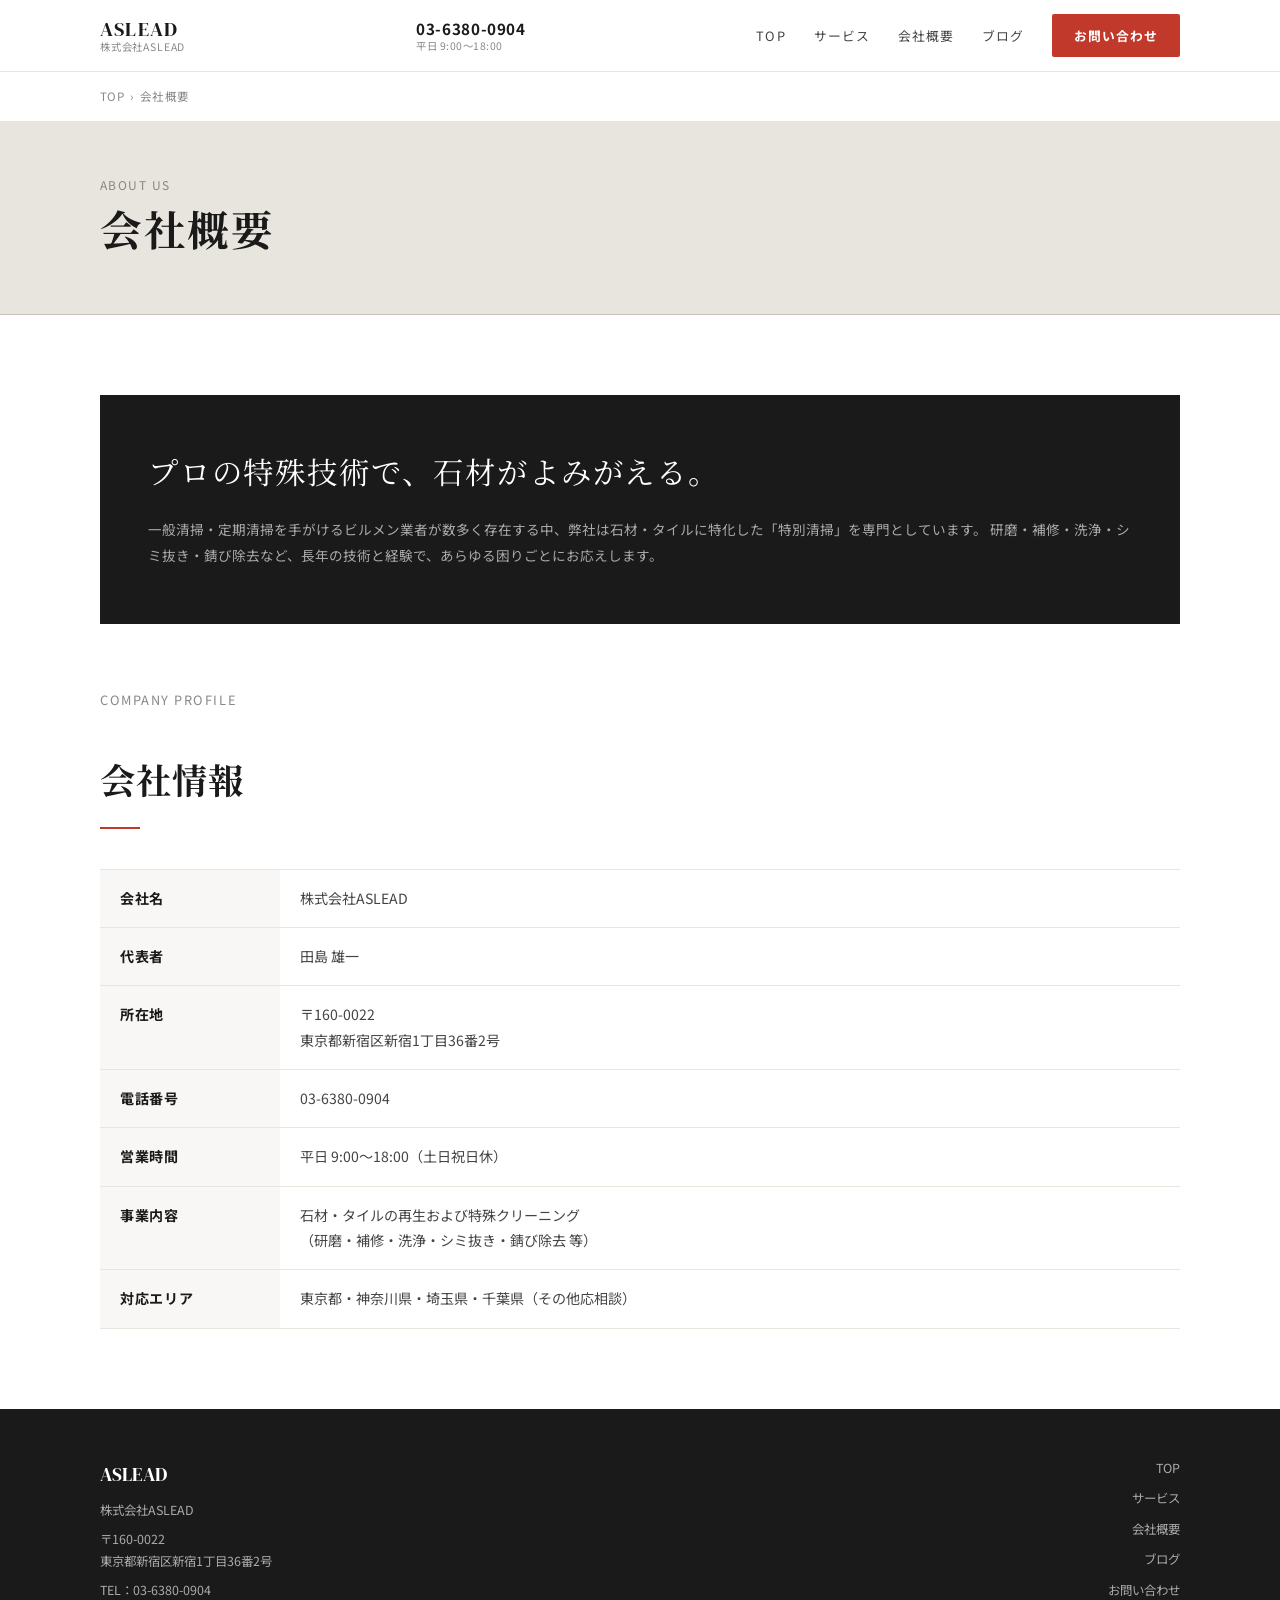
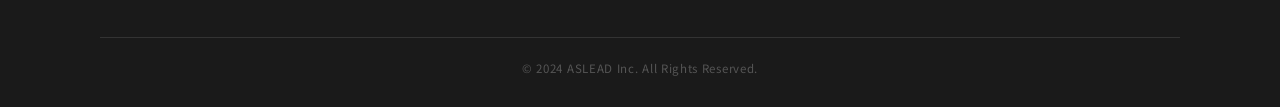
==== about/index.html @ fadba66c "Add files via upload" ====
<!DOCTYPE html>
<html lang="ja">
<head>
  <meta charset="UTF-8">
  <meta name="viewport" content="width=device-width, initial-scale=1.0">
  <title>会社概要｜株式会社ASLEAD</title>
  <meta name="description" content="株式会社ASLEADの会社概要。東京都新宿区を拠点とする石材・タイル専門クリーニング会社です。">
  <link rel="stylesheet" href="../style.css">
  <style>
    .about-table {
      width: 100%;
      border-collapse: collapse;
      font-size: .88rem;
    }

    .about-table th,
    .about-table td {
      padding: 16px 20px;
      border-bottom: 1px solid var(--stone);
      text-align: left;
      vertical-align: top;
      line-height: 1.8;
    }

    .about-table th {
      width: 180px;
      font-weight: 700;
      color: var(--ink);
      background: var(--bg);
      letter-spacing: .05em;
      white-space: nowrap;
    }

    .about-table td { color: var(--ink-mid); }

    .about-table tr:first-child th,
    .about-table tr:first-child td { border-top: 1px solid var(--stone); }

    .mission-box {
      background: var(--ink);
      color: var(--white);
      padding: 56px 48px;
      margin-bottom: 64px;
    }

    .mission-box blockquote {
      font-family: var(--serif);
      font-size: clamp(1.3rem, 3vw, 1.9rem);
      letter-spacing: .06em;
      line-height: 1.5;
      margin-bottom: 20px;
    }

    .mission-box p {
      font-size: .85rem;
      color: #aaa;
      line-height: 1.9;
    }

    @media (max-width: 600px) {
      .about-table th { width: 100px; }
      .mission-box { padding: 36px 24px; }
    }
  </style>
</head>
<body>

<header class="site-header">
  <div class="container">
    <a href="/" class="logo">
      <span class="logo-en">ASLEAD</span>
      <span class="logo-ja">株式会社ASLEAD</span>
    </a>
    <div class="header-tel">
      03-6380-0904
      <span>平日 9:00〜18:00</span>
    </div>
    <nav class="header-nav" id="nav">
      <a href="/">TOP</a>
      <a href="/#service">サービス</a>
      <a href="/about/">会社概要</a>
      <a href="/blog/">ブログ</a>
      <a href="/contact/" class="btn-contact">お問い合わせ</a>
    </nav>
    <button class="menu-toggle" id="menuBtn" aria-label="メニュー">
      <span></span><span></span><span></span>
    </button>
  </div>
</header>

<div class="breadcrumb">
  <div class="container">
    <a href="/">TOP</a><span>›</span>会社概要
  </div>
</div>

<div class="page-banner">
  <div class="container">
    <p class="page-sub">About Us</p>
    <h1>会社概要</h1>
  </div>
</div>

<section class="section" style="background: var(--white);">
  <div class="container">

    <div class="mission-box">
      <blockquote>プロの特殊技術で、石材がよみがえる。</blockquote>
      <p>
        一般清掃・定期清掃を手がけるビルメン業者が数多く存在する中、弊社は石材・タイルに特化した「特別清掃」を専門としています。
        研磨・補修・洗浄・シミ抜き・錆び除去など、長年の技術と経験で、あらゆる困りごとにお応えします。
      </p>
    </div>

    <p class="section-sub">Company Profile</p>
    <h2 class="section-title">会社情報</h2>
    <div class="divider"></div>

    <table class="about-table">
      <tr>
        <th>会社名</th>
        <td>株式会社ASLEAD</td>
      </tr>
      <tr>
        <th>代表者</th>
        <td>田島 雄一</td>
      </tr>
      <tr>
        <th>所在地</th>
        <td>〒160-0022<br>東京都新宿区新宿1丁目36番2号</td>
      </tr>
      <tr>
        <th>電話番号</th>
        <td>03-6380-0904</td>
      </tr>
      <tr>
        <th>営業時間</th>
        <td>平日 9:00〜18:00（土日祝日休）</td>
      </tr>
      <tr>
        <th>事業内容</th>
        <td>石材・タイルの再生および特殊クリーニング<br>（研磨・補修・洗浄・シミ抜き・錆び除去 等）</td>
      </tr>
      <tr>
        <th>対応エリア</th>
        <td>東京都・神奈川県・埼玉県・千葉県（その他応相談）</td>
      </tr>
    </table>

  </div>
</section>

<footer class="site-footer">
  <div class="container">
    <div class="footer-inner">
      <div>
        <div class="footer-logo">ASLEAD</div>
        <p>株式会社ASLEAD</p>
        <p style="margin-top:6px;">〒160-0022<br>東京都新宿区新宿1丁目36番2号</p>
        <p style="margin-top:6px;">TEL：03-6380-0904</p>
      </div>
      <nav class="footer-links">
        <a href="/">TOP</a>
        <a href="/#service">サービス</a>
        <a href="/about/">会社概要</a>
        <a href="/blog/">ブログ</a>
        <a href="/contact/">お問い合わせ</a>
      </nav>
    </div>
    <div class="footer-copy">&copy; 2024 ASLEAD Inc. All Rights Reserved.</div>
  </div>
</footer>

<script>
  document.getElementById('menuBtn').addEventListener('click', () => {
    document.getElementById('nav').classList.toggle('open');
  });
</script>
</body>
</html>
---- style.css ----
/* ===================================================
   株式会社ASLEAD — 共通スタイル
   =================================================== */

@import url('https://fonts.googleapis.com/css2?family=Noto+Sans+JP:wght@400;500;700&family=Noto+Serif+JP:wght@400;700&family=DM+Serif+Display&display=swap');

/* ---------- リセット & 変数 ---------- */
*, *::before, *::after { box-sizing: border-box; margin: 0; padding: 0; }

:root {
  --white:       #ffffff;
  --bg:          #f8f7f5;
  --stone:       #e8e4de;
  --stone-dark:  #c9c2b8;
  --ink:         #1a1a1a;
  --ink-mid:     #444444;
  --ink-light:   #888888;
  --red:         #c0392b;
  --red-dark:    #9b2c1f;
  --serif:       'DM Serif Display', 'Noto Serif JP', serif;
  --sans:        'Noto Sans JP', sans-serif;
  --header-h:    72px;
}

html { scroll-behavior: smooth; }

body {
  font-family: var(--sans);
  background: var(--bg);
  color: var(--ink);
  line-height: 1.8;
  font-size: 15px;
}

img { max-width: 100%; display: block; }
a  { color: inherit; text-decoration: none; }

/* ---------- ユーティリティ ---------- */
.container {
  width: min(1080px, 92%);
  margin-inline: auto;
}

.section {
  padding: 80px 0;
}

.section-title {
  font-family: var(--serif);
  font-size: clamp(1.6rem, 3vw, 2.2rem);
  letter-spacing: .03em;
  margin-bottom: 8px;
  color: var(--ink);
}

.section-sub {
  font-size: .8rem;
  letter-spacing: .12em;
  text-transform: uppercase;
  color: var(--ink-light);
  margin-bottom: 40px;
}

.divider {
  width: 40px;
  height: 2px;
  background: var(--red);
  margin: 12px 0 40px;
}

/* ---------- ヘッダー ---------- */
.site-header {
  position: sticky;
  top: 0;
  z-index: 100;
  background: var(--white);
  border-bottom: 1px solid var(--stone);
  height: var(--header-h);
}

.site-header .container {
  display: flex;
  align-items: center;
  justify-content: space-between;
  height: 100%;
  gap: 16px;
}

.logo {
  display: flex;
  flex-direction: column;
  line-height: 1.2;
}

.logo-en {
  font-family: var(--serif);
  font-size: 1.25rem;
  letter-spacing: .06em;
  color: var(--ink);
}

.logo-ja {
  font-size: .65rem;
  color: var(--ink-light);
  letter-spacing: .08em;
}

.header-tel {
  font-weight: 700;
  font-size: .95rem;
  letter-spacing: .04em;
  white-space: nowrap;
  line-height: 1.3;
}

.header-tel span {
  display: block;
  font-size: .65rem;
  font-weight: 400;
  color: var(--ink-light);
  letter-spacing: .05em;
}

.header-nav {
  display: flex;
  align-items: center;
  gap: 28px;
}

.header-nav a {
  font-size: .8rem;
  letter-spacing: .08em;
  color: var(--ink-mid);
  transition: color .2s;
}

.header-nav a:hover { color: var(--ink); }

.btn-contact {
  display: inline-block;
  padding: 10px 22px;
  background: var(--red);
  color: var(--white) !important;
  font-size: .75rem;
  font-weight: 700;
  letter-spacing: .1em;
  border-radius: 2px;
  transition: background .2s, transform .15s;
  white-space: nowrap;
}

.btn-contact:hover {
  background: var(--red-dark);
  transform: translateY(-1px);
}

/* ---------- ハンバーガー ---------- */
.menu-toggle {
  display: none;
  flex-direction: column;
  gap: 5px;
  cursor: pointer;
  padding: 6px;
  background: none;
  border: none;
}

.menu-toggle span {
  display: block;
  width: 24px;
  height: 2px;
  background: var(--ink);
  transition: .3s;
}

/* ---------- フッター ---------- */
.site-footer {
  background: var(--ink);
  color: #aaa;
  padding: 48px 0 28px;
  font-size: .78rem;
}

.footer-inner {
  display: grid;
  grid-template-columns: 1fr 1fr;
  gap: 32px;
  margin-bottom: 36px;
}

.footer-logo {
  font-family: var(--serif);
  font-size: 1.2rem;
  color: var(--white);
  margin-bottom: 8px;
}

.footer-links {
  display: flex;
  flex-direction: column;
  gap: 8px;
  align-items: flex-end;
}

.footer-links a {
  color: #aaa;
  transition: color .2s;
}

.footer-links a:hover { color: var(--white); }

.footer-copy {
  border-top: 1px solid #333;
  padding-top: 20px;
  text-align: center;
  color: #555;
  font-size: .72rem;
  letter-spacing: .06em;
}

/* ---------- ボタン共通 ---------- */
.btn {
  display: inline-block;
  padding: 14px 36px;
  font-size: .8rem;
  font-weight: 700;
  letter-spacing: .1em;
  border-radius: 2px;
  transition: .2s;
}

.btn-primary {
  background: var(--red);
  color: var(--white);
}

.btn-primary:hover {
  background: var(--red-dark);
  transform: translateY(-2px);
}

.btn-outline {
  border: 1.5px solid var(--ink);
  color: var(--ink);
}

.btn-outline:hover {
  background: var(--ink);
  color: var(--white);
}

/* ---------- ページバナー（下層ページ用） ---------- */
.page-banner {
  background: var(--stone);
  border-bottom: 1px solid var(--stone-dark);
  padding: 52px 0 40px;
}

.page-banner h1 {
  font-family: var(--serif);
  font-size: clamp(1.8rem, 4vw, 2.6rem);
  letter-spacing: .04em;
  margin-bottom: 4px;
}

.page-banner .page-sub {
  font-size: .75rem;
  letter-spacing: .12em;
  text-transform: uppercase;
  color: var(--ink-light);
}

/* ---------- パンくず ---------- */
.breadcrumb {
  font-size: .72rem;
  color: var(--ink-light);
  letter-spacing: .04em;
  padding: 14px 0;
  border-bottom: 1px solid var(--stone);
  background: var(--white);
}

.breadcrumb a { color: var(--ink-light); }
.breadcrumb a:hover { color: var(--ink); }
.breadcrumb span { margin: 0 6px; }

/* ---------- フォーム ---------- */
.form-group {
  margin-bottom: 24px;
}

.form-group label {
  display: block;
  font-size: .8rem;
  font-weight: 700;
  letter-spacing: .06em;
  margin-bottom: 8px;
  color: var(--ink);
}

.form-group label .required {
  color: var(--red);
  margin-left: 4px;
  font-size: .7rem;
}

.form-group input,
.form-group select,
.form-group textarea {
  width: 100%;
  padding: 12px 16px;
  border: 1.5px solid var(--stone-dark);
  border-radius: 2px;
  font-family: var(--sans);
  font-size: .9rem;
  color: var(--ink);
  background: var(--white);
  transition: border-color .2s;
}

.form-group input:focus,
.form-group select:focus,
.form-group textarea:focus {
  outline: none;
  border-color: var(--ink);
}

.form-group textarea { min-height: 160px; resize: vertical; }

/* ---------- レスポンシブ ---------- */
@media (max-width: 768px) {
  .header-tel { display: none; }

  .menu-toggle { display: flex; }

  .header-nav {
    display: none;
    position: absolute;
    top: var(--header-h);
    left: 0; right: 0;
    background: var(--white);
    border-top: 1px solid var(--stone);
    border-bottom: 1px solid var(--stone);
    flex-direction: column;
    align-items: flex-start;
    padding: 20px 24px;
    gap: 16px;
    box-shadow: 0 4px 12px rgba(0,0,0,.06);
  }

  .header-nav.open { display: flex; }

  .header-nav a { font-size: .9rem; }

  .footer-inner { grid-template-columns: 1fr; }
  .footer-links { align-items: flex-start; }

  .section { padding: 56px 0; }
}
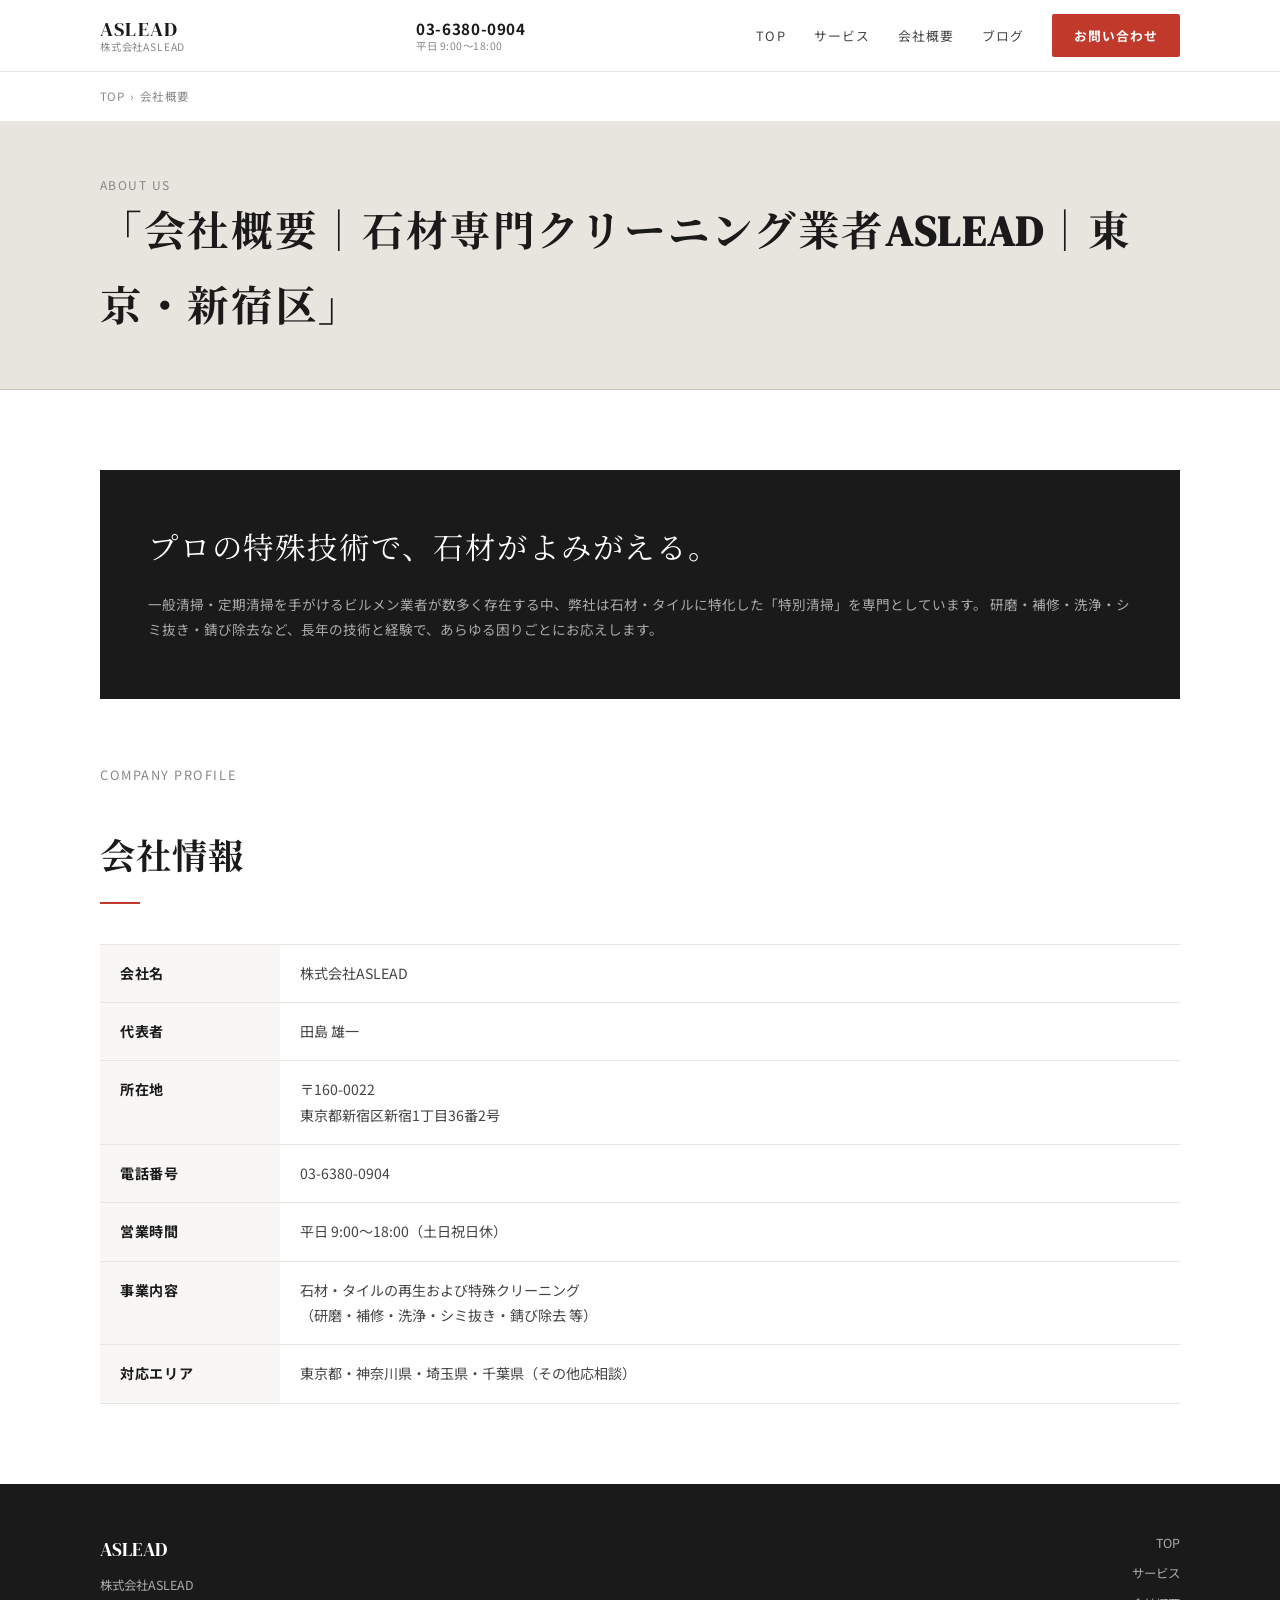
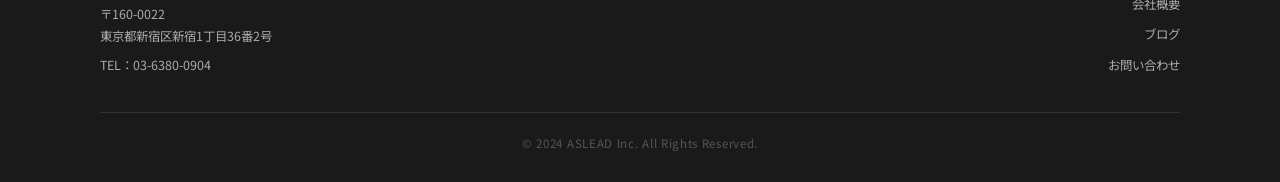
==== commit bf5315a4: "Update index.html" ====
--- a/about/index.html
+++ b/about/index.html
@@ -97,7 +97,7 @@
 <div class="page-banner">
   <div class="container">
     <p class="page-sub">About Us</p>
-    <h1>会社概要</h1>
+    <h1>「会社概要｜石材専門クリーニング業者ASLEAD｜東京・新宿区」</h1>
   </div>
 </div>
 
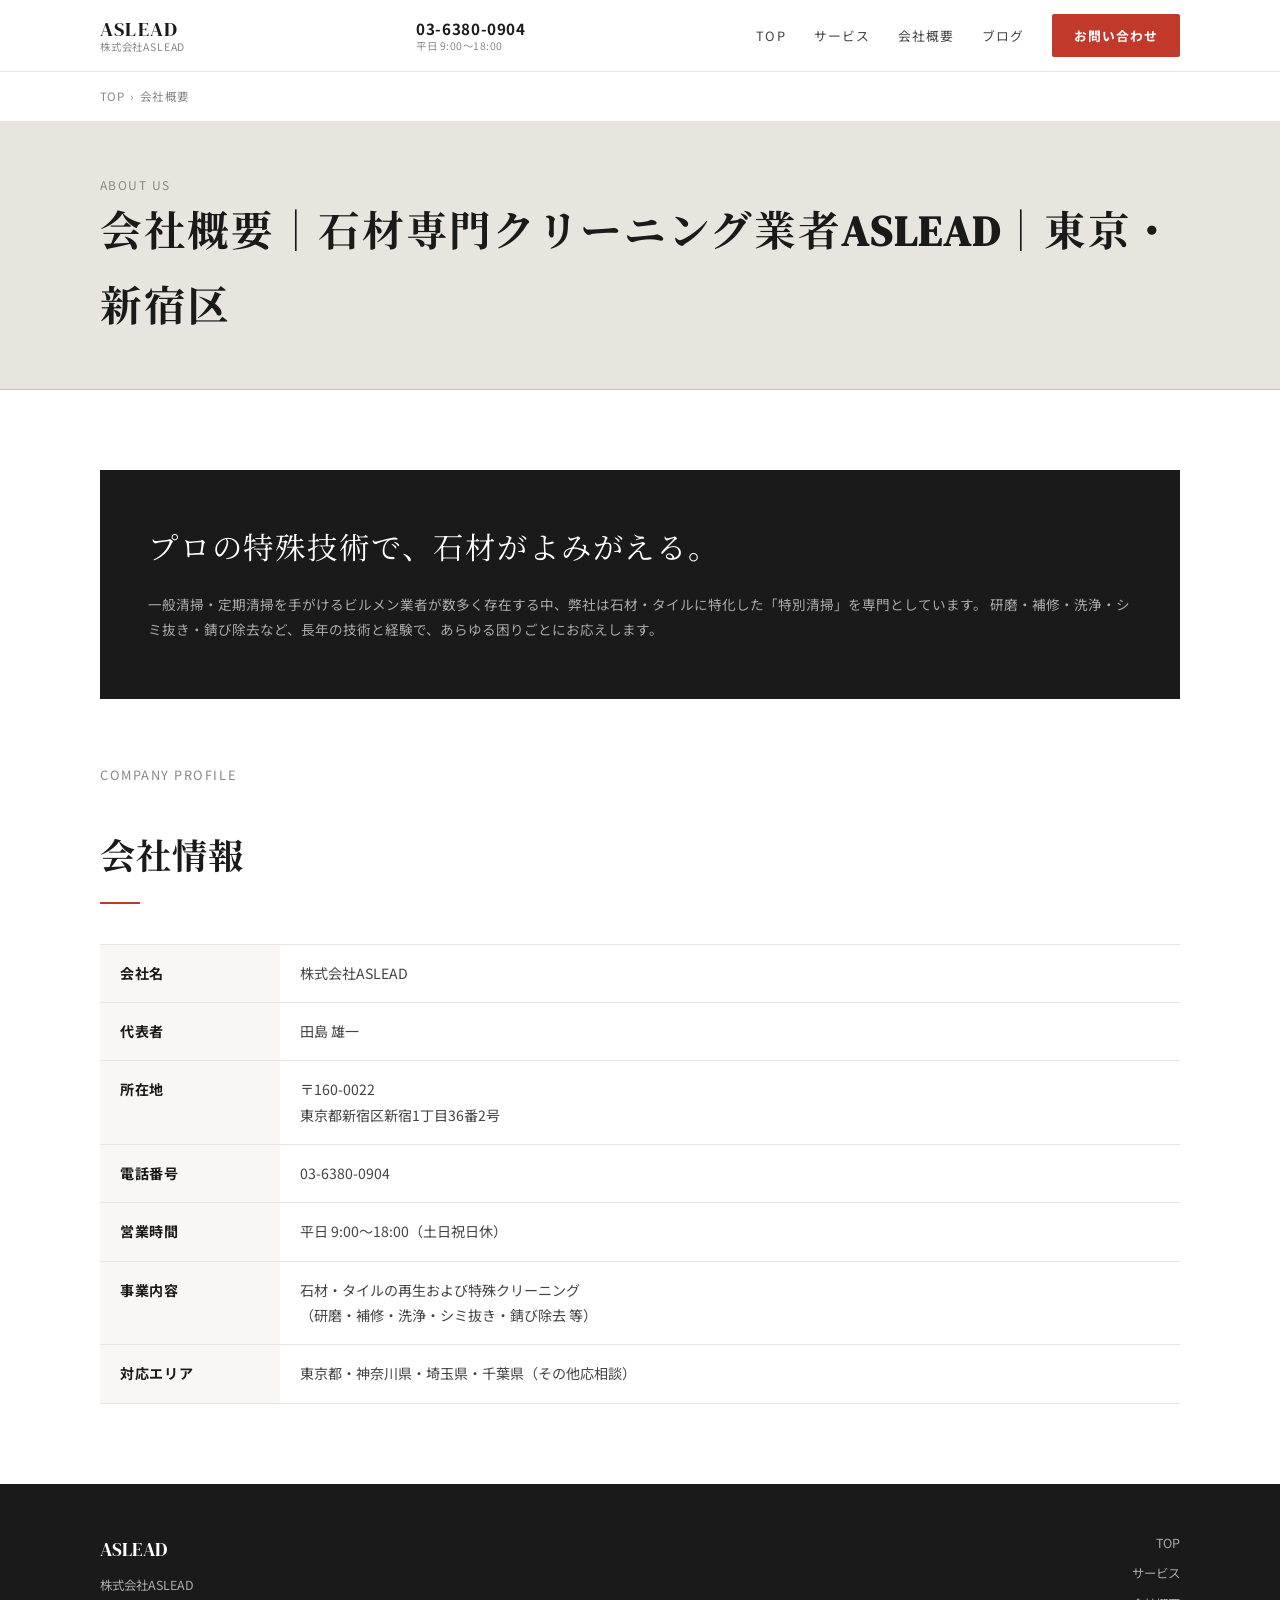
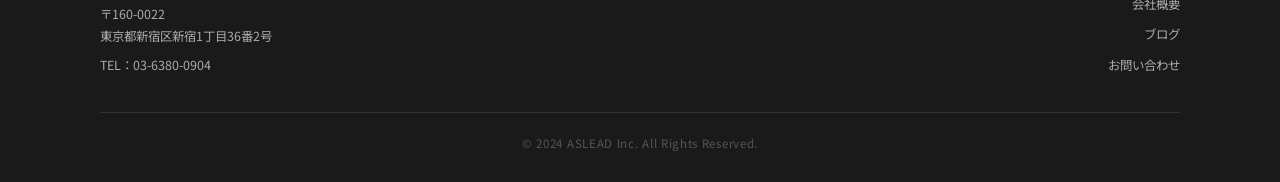
==== commit 20f1359f: "Update index.html" ====
--- a/about/index.html
+++ b/about/index.html
@@ -3,8 +3,53 @@
 <head>
   <meta charset="UTF-8">
   <meta name="viewport" content="width=device-width, initial-scale=1.0">
-  <title>会社概要｜株式会社ASLEAD</title>
-  <meta name="description" content="株式会社ASLEADの会社概要。東京都新宿区を拠点とする石材・タイル専門クリーニング会社です。">
+
+  <!-- title -->
+  <title>会社概要｜石材専門クリーニング業者ASLEAD｜東京・新宿区</title>
+
+  <!-- meta description -->
+  <meta name="description" content="株式会社ASLEADは東京・新宿区を拠点とする石材・タイル専門クリーニング業者です。創業15年以上、施工件数500件超。大理石・御影石など20種類以上の素材に対応。現地診断無料。">
+
+  <!-- canonical -->
+  <link rel="canonical" href="https://stone.aslead.me/about/">
+
+  <!-- OGP -->
+  <meta property="og:site_name" content="株式会社ASLEAD｜石材・タイル専門クリーニング">
+  <meta property="og:type" content="website">
+  <meta property="og:url" content="https://stone.aslead.me/about/">
+  <meta property="og:title" content="会社概要｜石材専門クリーニング業者ASLEAD｜東京・新宿区">
+  <meta property="og:description" content="株式会社ASLEADは東京・新宿区を拠点とする石材・タイル専門クリーニング業者です。創業15年以上、施工件数500件超。現地診断無料。">
+  <meta property="og:image" content="https://stone.aslead.me/ogp-image.jpg">
+  <meta property="og:locale" content="ja_JP">
+
+  <!-- Twitter Card -->
+  <meta name="twitter:card" content="summary_large_image">
+  <meta name="twitter:title" content="会社概要｜石材専門クリーニング業者ASLEAD｜東京・新宿区">
+  <meta name="twitter:description" content="株式会社ASLEADは東京・新宿区を拠点とする石材・タイル専門クリーニング業者です。創業15年以上、施工件数500件超。現地診断無料。">
+  <meta name="twitter:image" content="https://stone.aslead.me/ogp-image.jpg">
+
+  <!-- 構造化データ：BreadcrumbList -->
+  <script type="application/ld+json">
+  {
+    "@context": "https://schema.org",
+    "@type": "BreadcrumbList",
+    "itemListElement": [
+      {
+        "@type": "ListItem",
+        "position": 1,
+        "name": "TOP",
+        "item": "https://stone.aslead.me/"
+      },
+      {
+        "@type": "ListItem",
+        "position": 2,
+        "name": "会社概要",
+        "item": "https://stone.aslead.me/about/"
+      }
+    ]
+  }
+  </script>
+
   <link rel="stylesheet" href="../style.css">
   <style>
     .about-table {
@@ -71,10 +116,12 @@
       <span class="logo-en">ASLEAD</span>
       <span class="logo-ja">株式会社ASLEAD</span>
     </a>
+
     <div class="header-tel">
       03-6380-0904
       <span>平日 9:00〜18:00</span>
     </div>
+
     <nav class="header-nav" id="nav">
       <a href="/">TOP</a>
       <a href="/#service">サービス</a>
@@ -82,6 +129,7 @@
       <a href="/blog/">ブログ</a>
       <a href="/contact/" class="btn-contact">お問い合わせ</a>
     </nav>
+
     <button class="menu-toggle" id="menuBtn" aria-label="メニュー">
       <span></span><span></span><span></span>
     </button>
@@ -97,7 +145,7 @@
 <div class="page-banner">
   <div class="container">
     <p class="page-sub">About Us</p>
-    <h1>「会社概要｜石材専門クリーニング業者ASLEAD｜東京・新宿区」</h1>
+    <h1>会社概要｜石材専門クリーニング業者ASLEAD｜東京・新宿区</h1>
   </div>
 </div>
 
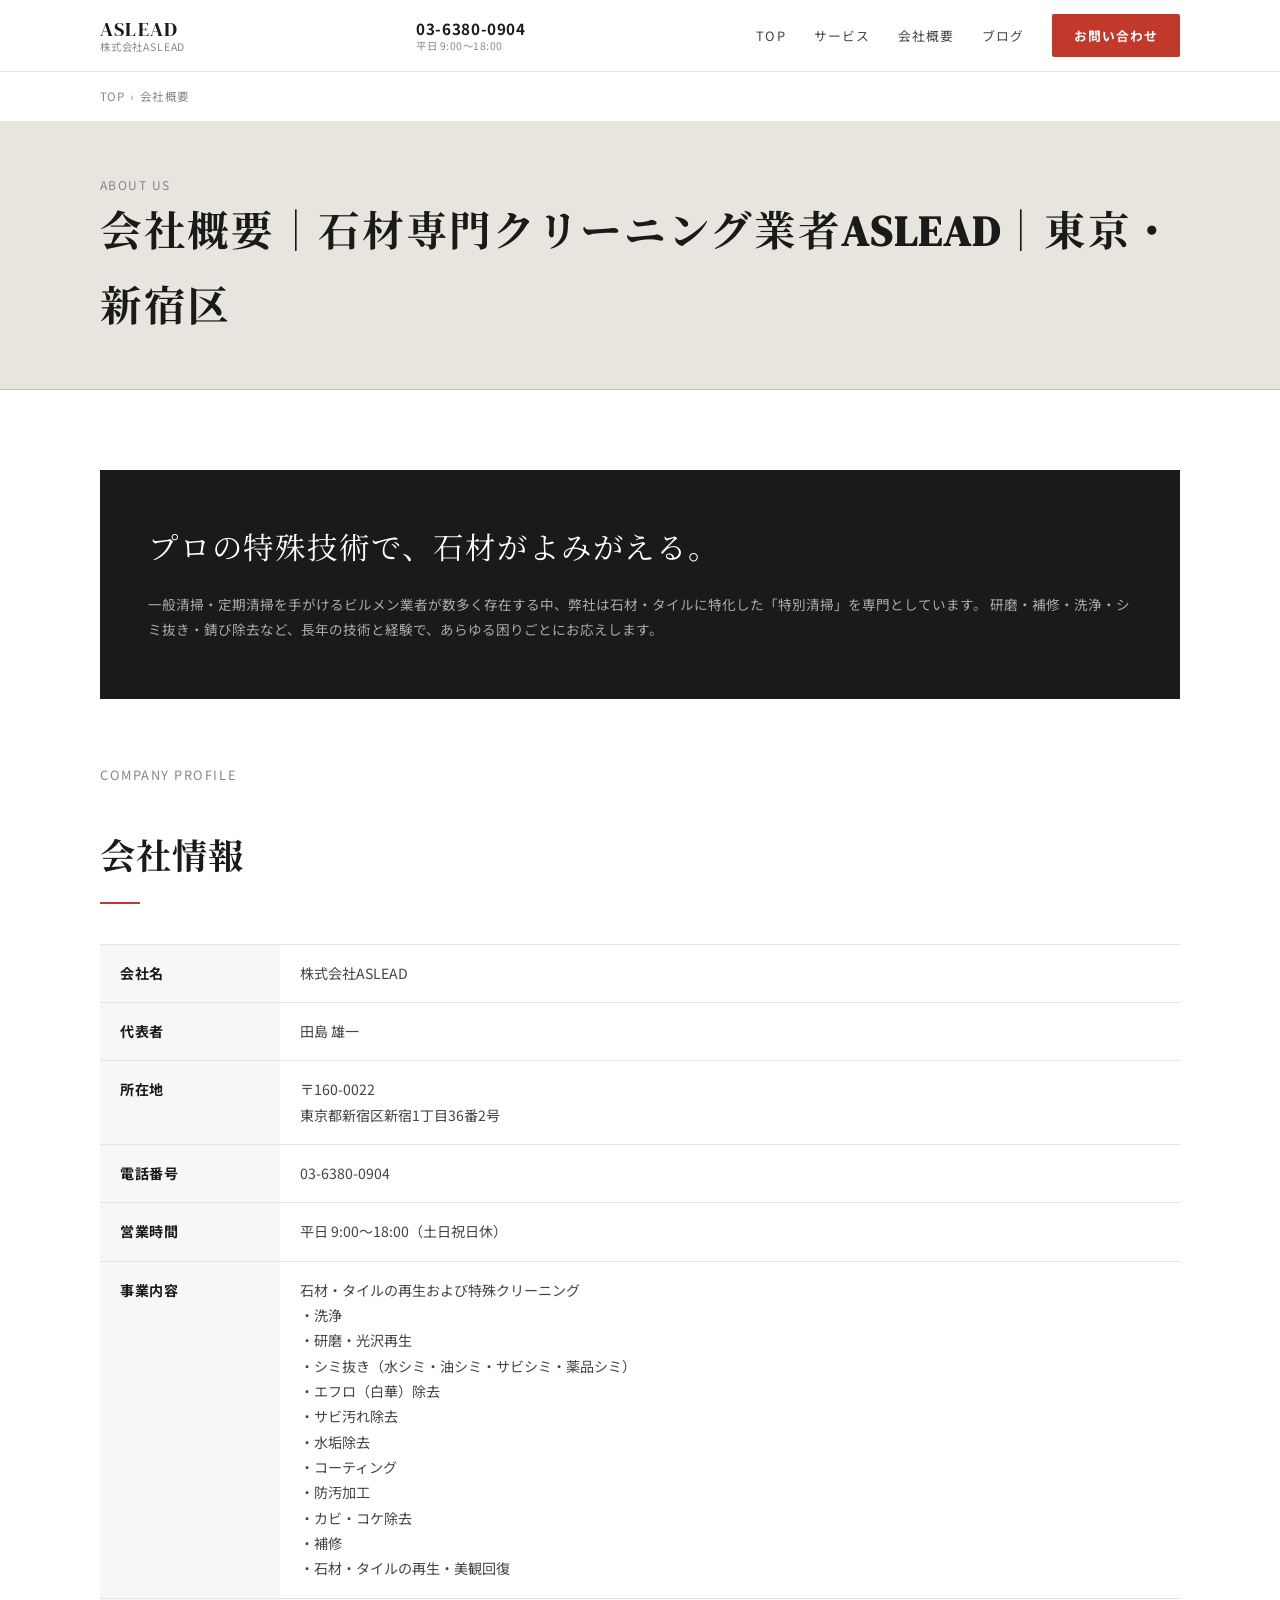
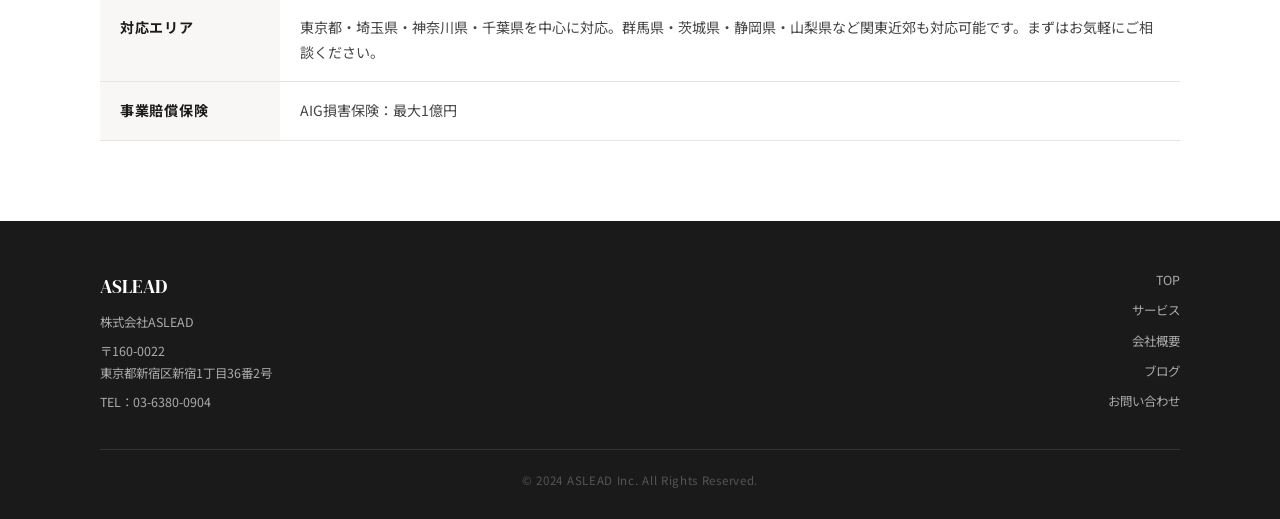
==== commit 98d7e51b: "Update index.html" ====
--- a/about/index.html
+++ b/about/index.html
@@ -8,7 +8,7 @@
   <title>会社概要｜石材専門クリーニング業者ASLEAD｜東京・新宿区</title>
 
   <!-- meta description -->
-  <meta name="description" content="株式会社ASLEADは東京・新宿区を拠点とする石材・タイル専門クリーニング業者です。創業15年以上、施工件数500件超。大理石・御影石など20種類以上の素材に対応。現地診断無料。">
+  <meta name="description" content="株式会社ASLEADは東京・新宿区を拠点とする石材・タイル専門クリーニング業者です。創業12年以上、施工件数6000件超。大理石・御影石など20種類以上の素材に対応。現地診断無料。">
 
   <!-- canonical -->
   <link rel="canonical" href="https://stone.aslead.me/about/">
@@ -18,14 +18,15 @@
   <meta property="og:type" content="website">
   <meta property="og:url" content="https://stone.aslead.me/about/">
   <meta property="og:title" content="会社概要｜石材専門クリーニング業者ASLEAD｜東京・新宿区">
-  <meta property="og:description" content="株式会社ASLEADは東京・新宿区を拠点とする石材・タイル専門クリーニング業者です。創業15年以上、施工件数500件超。現地診断無料。">
+  <meta property="og:description" content="株式会社ASLEADは東京・新宿区を拠点とする石材・タイル専門クリーニング業者です。創業12年以上、施工件数6000件超。現地診断無料。">
   <meta property="og:image" content="https://stone.aslead.me/ogp-image.jpg">
+  <meta property="og:image:alt" content="石材・タイル専門クリーニング ASLEAD｜創業12年・施工事例6000件以上">
   <meta property="og:locale" content="ja_JP">
 
   <!-- Twitter Card -->
   <meta name="twitter:card" content="summary_large_image">
   <meta name="twitter:title" content="会社概要｜石材専門クリーニング業者ASLEAD｜東京・新宿区">
-  <meta name="twitter:description" content="株式会社ASLEADは東京・新宿区を拠点とする石材・タイル専門クリーニング業者です。創業15年以上、施工件数500件超。現地診断無料。">
+  <meta name="twitter:description" content="株式会社ASLEADは東京・新宿区を拠点とする石材・タイル専門クリーニング業者です。創業12年以上、施工件数6000件超。現地診断無料。">
   <meta name="twitter:image" content="https://stone.aslead.me/ogp-image.jpg">
 
   <!-- 構造化データ：BreadcrumbList -->
@@ -187,11 +188,15 @@
       </tr>
       <tr>
         <th>事業内容</th>
-        <td>石材・タイルの再生および特殊クリーニング<br>（研磨・補修・洗浄・シミ抜き・錆び除去 等）</td>
+        <td>石材・タイルの再生および特殊クリーニング<br>・洗浄<br>・研磨・光沢再生<br>・シミ抜き（水シミ・油シミ・サビシミ・薬品シミ）<br>・エフロ（白華）除去<br>・サビ汚れ除去<br>・水垢除去<br>・コーティング<br>・防汚加工<br>・カビ・コケ除去<br>・補修<br>・石材・タイルの再生・美観回復</td>
       </tr>
       <tr>
         <th>対応エリア</th>
-        <td>東京都・神奈川県・埼玉県・千葉県（その他応相談）</td>
+        <td>東京都・埼玉県・神奈川県・千葉県を中心に対応。群馬県・茨城県・静岡県・山梨県など関東近郊も対応可能です。まずはお気軽にご相談ください。</td>
+      </tr>
+      <tr>
+        <th>事業賠償保険</th>
+        <td>AIG損害保険：最大1億円</td>
       </tr>
     </table>
 
